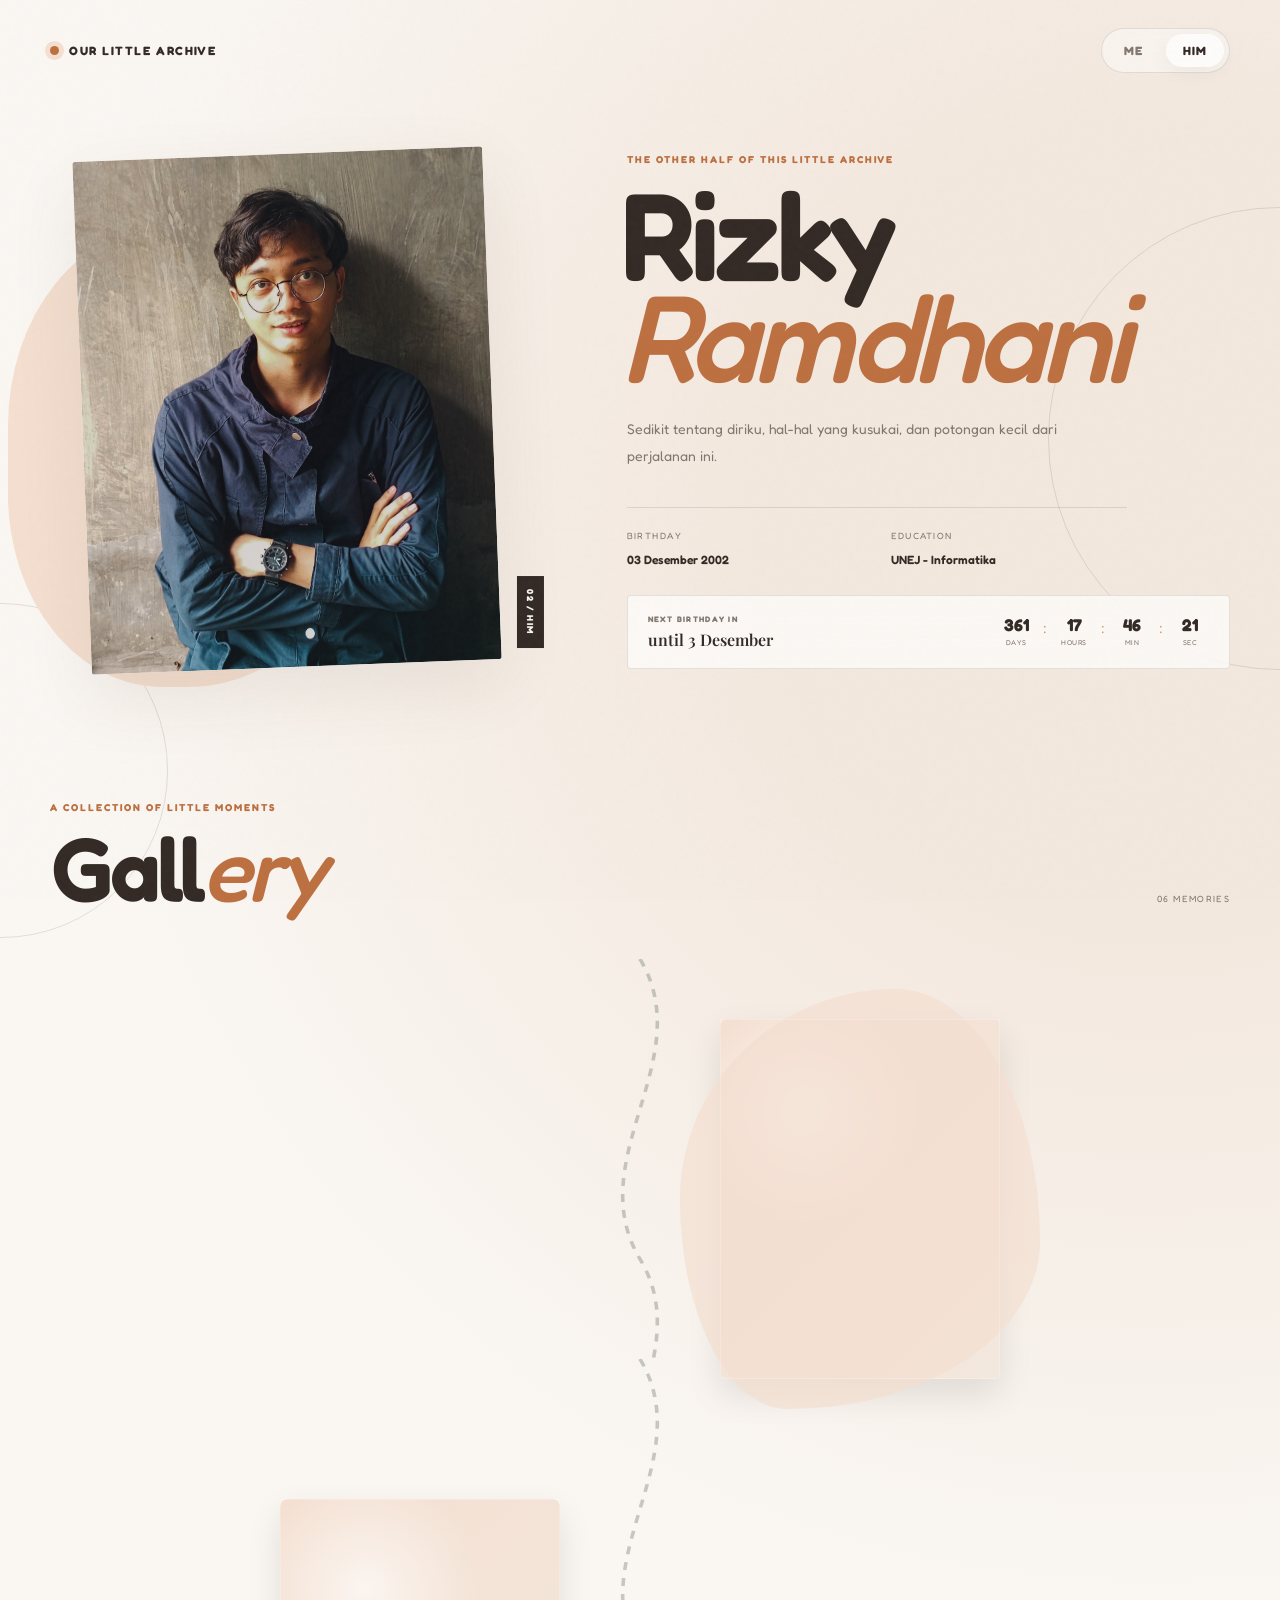
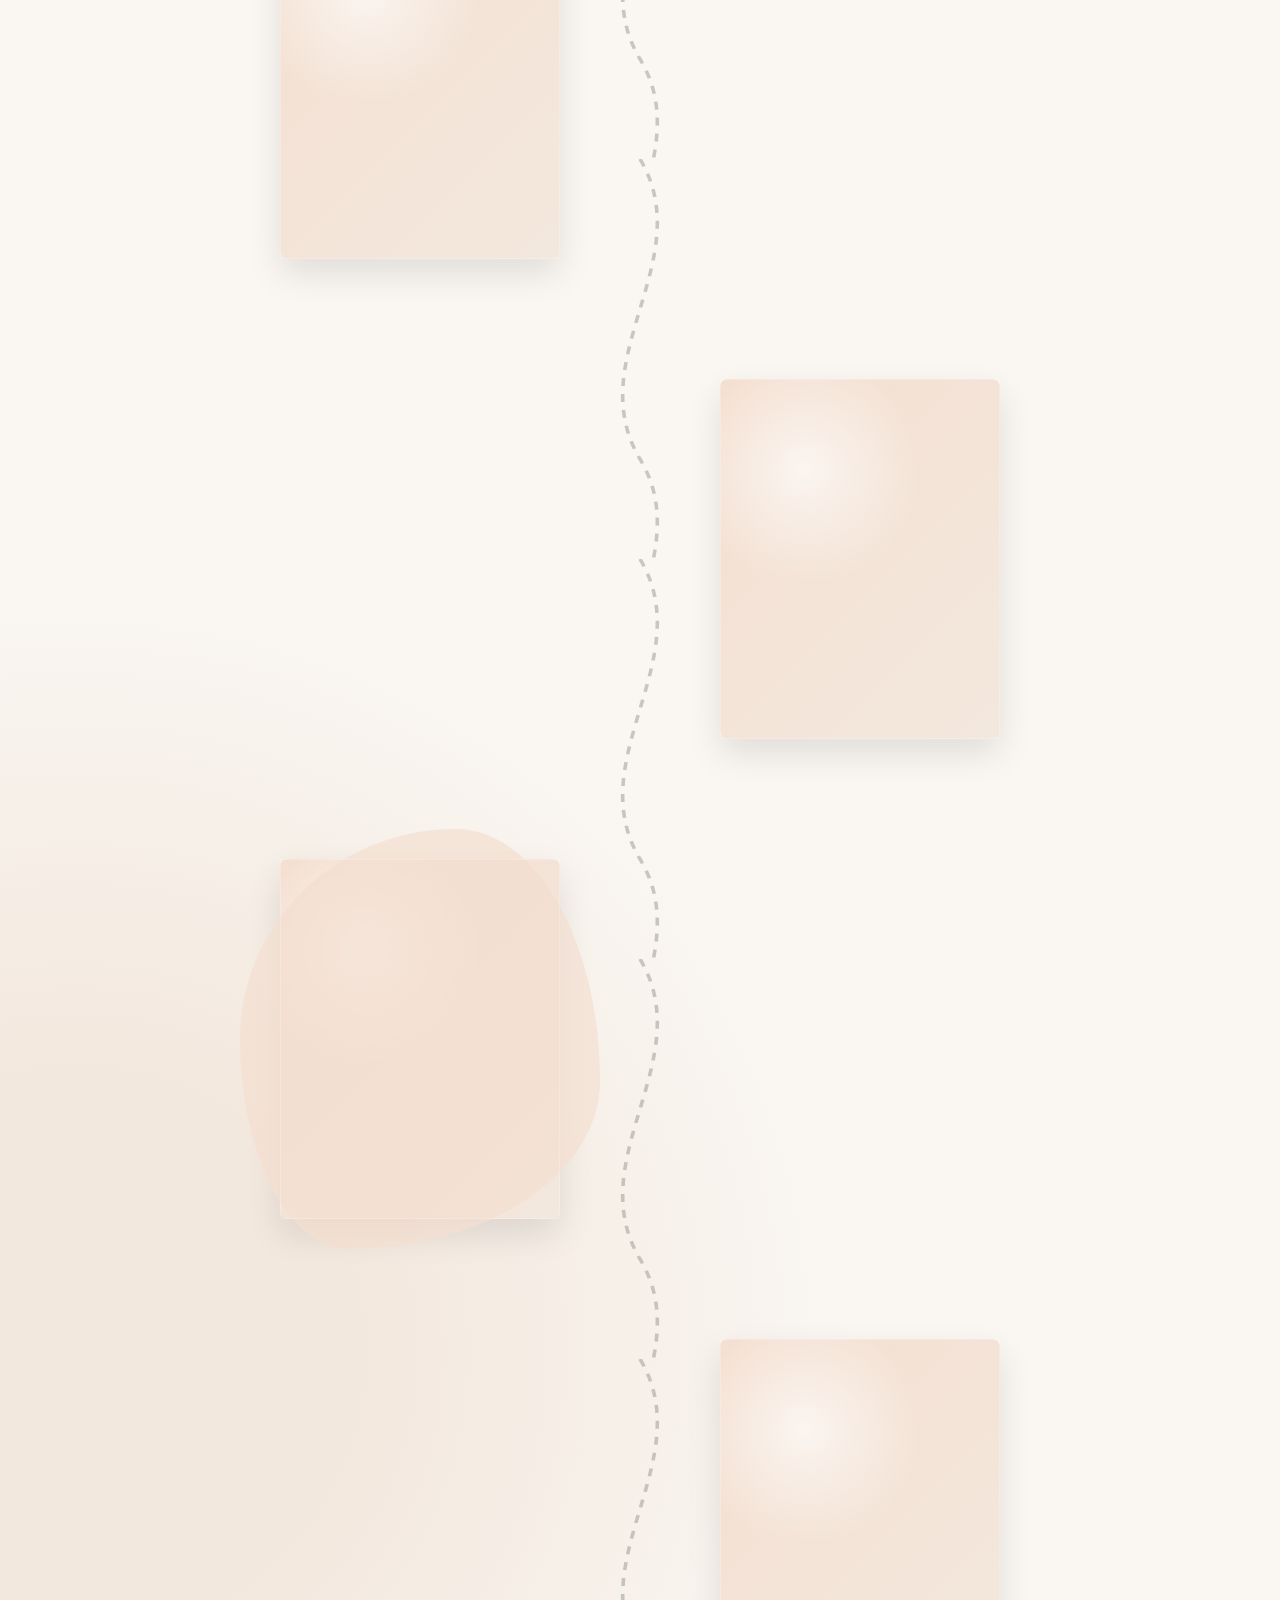
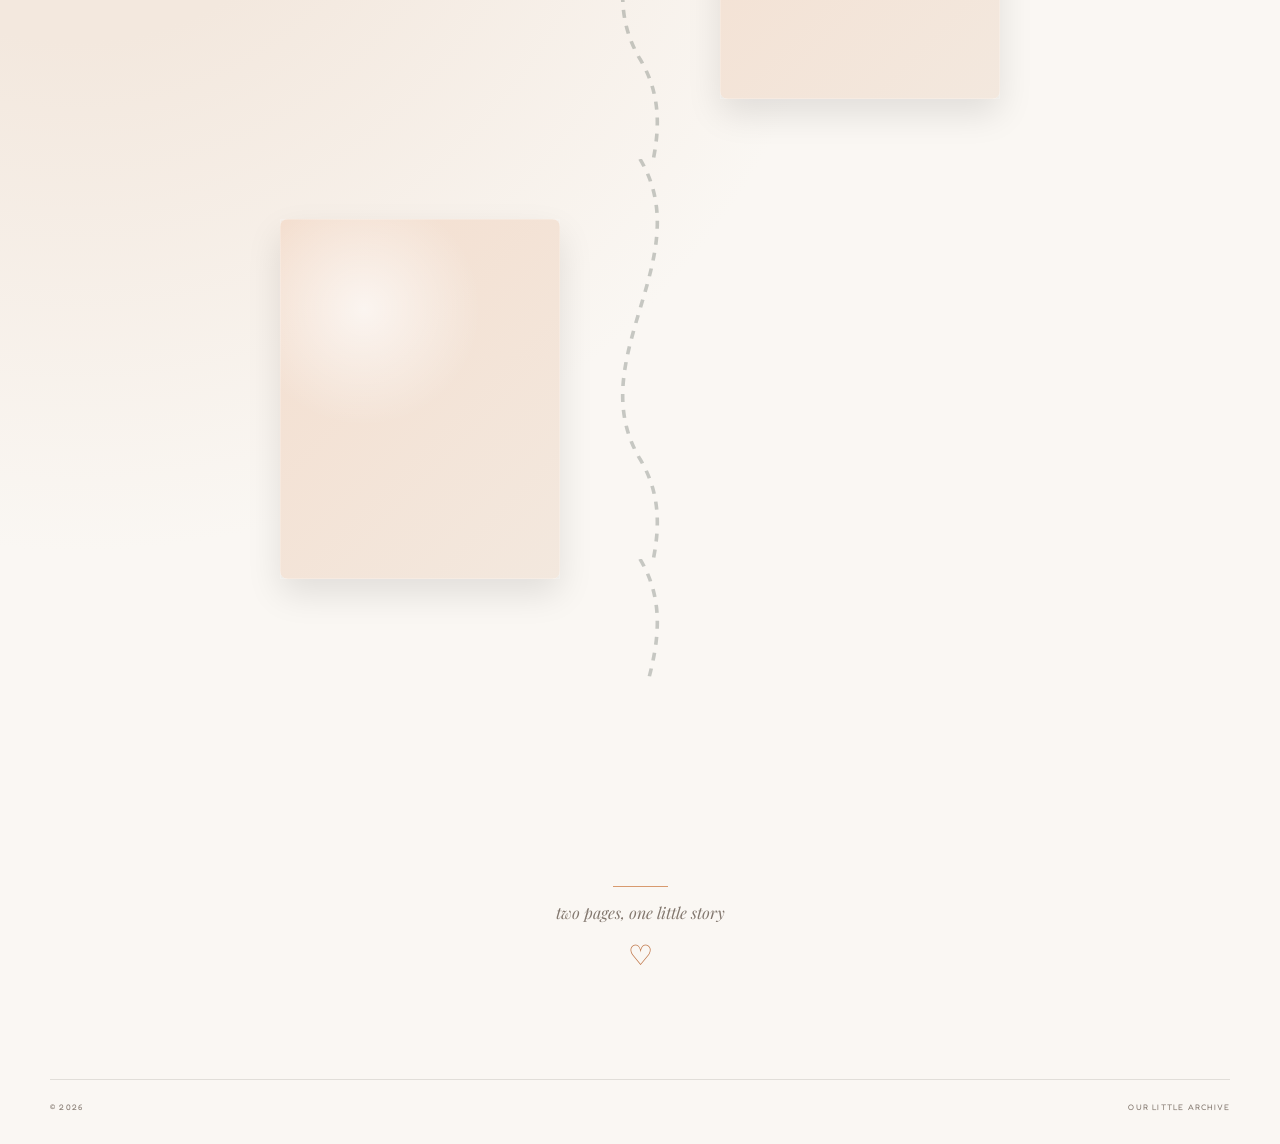
==== me.html @ d3ca99d1 "Initial commit" ====
<!DOCTYPE html>
<html lang="id">
<head>
  <meta charset="UTF-8" />
  <meta name="viewport" content="width=device-width, initial-scale=1.0" />
  <meta name="description" content="A little gallery about me." />
  <title>Me — Our Little Gallery</title>

  <link rel="preconnect" href="https://fonts.googleapis.com">
  <link rel="preconnect" href="https://fonts.gstatic.com" crossorigin>
 <link href="https://fonts.googleapis.com/css2?family=Fredoka:wght@300..700&family=DM+Sans:wght@400;500;600;700&family=Playfair+Display:wght@500;600;700&display=swap" rel="stylesheet">
  <link rel="stylesheet" href="style.css" />
</head>

<body class="theme-orange" data-birthday="2002-12-03T00:00:00">
  <div class="noise"></div>

  <header class="topbar">
    <a class="brand" href="index.html">
      <span class="brand-dot"></span>
      our little archive
    </a>

    <nav class="page-nav" aria-label="Navigasi halaman">
      <a class="nav-link" href="index.html">Me</a>
      <a class="nav-link active" href="me.html">Him</a>
    </nav>
  </header>

  <main>
    <section class="hero section-reveal">
      <div class="hero-photo-wrap">
        <div class="photo-frame hero-photo">
          <img src="images/me/hero.jpg" alt="Foto utama" />
          <div class="image-fallback">YOUR<br>PHOTO</div>
        </div>
        <span class="photo-tag">02 / HIM</span>
      </div>

      <div class="hero-content">
        <p class="eyebrow">the other half of this little archive</p>
        <h1>Rizky <em>Ramdhani</em></h1>
        <p class="hero-description">
          Sedikit tentang diriku, hal-hal yang kusukai, dan potongan kecil dari perjalanan ini.
        </p>

        <div class="details">
          <div class="detail">
            <span>Birthday</span>
            <strong>03 Desember 2002</strong>
          </div>
          <div class="detail">
            <span>Education</span>
            <strong>UNEJ - Informatika</strong>
          </div>
        </div>

        <div class="countdown-card">
          <div>
            <span class="countdown-label">next birthday in</span>
            <strong id="countdown-title">Counting the days...</strong>
          </div>
          <div class="countdown" id="countdown">
            <div><b data-unit="days">00</b><span>days</span></div>
            <i>:</i>
            <div><b data-unit="hours">00</b><span>hours</span></div>
            <i>:</i>
            <div><b data-unit="minutes">00</b><span>min</span></div>
            <i>:</i>
            <div><b data-unit="seconds">00</b><span>sec</span></div>
          </div>
        </div>
      </div>
    </section>

    <section class="gallery-section">
      <div class="section-heading section-reveal">
        <div>
          <p class="eyebrow">a collection of little moments</p>
          <h2>Gall<em>ery</em></h2>
        </div>
        <span class="gallery-count">06 memories</span>
      </div>

      <div class="gallery">
        <figure class="gallery-item item-wide section-reveal">
          <img src="images/me/01.jpg" alt="Memory 01" loading="lazy">
          <figcaption><span>01</span><span>one ordinary day</span></figcaption>
        </figure>

        <figure class="gallery-item item-tall section-reveal">
          <img src="images/me/02.jpg" alt="Memory 02" loading="lazy">
          <figcaption><span>02</span><span>good times</span></figcaption>
        </figure>

        <figure class="gallery-item section-reveal">
          <img src="images/me/03.jpg" alt="Memory 03" loading="lazy">
          <figcaption><span>03</span><span>just me</span></figcaption>
        </figure>

        <figure class="gallery-item item-wide section-reveal">
          <img src="images/me/04.jpg" alt="Memory 04" loading="lazy">
          <figcaption><span>04</span><span>somewhere else</span></figcaption>
        </figure>

        <figure class="gallery-item item-tall section-reveal">
          <img src="images/me/05.jpg" alt="Memory 05" loading="lazy">
          <figcaption><span>05</span><span>another memory</span></figcaption>
        </figure>

        <figure class="gallery-item section-reveal">
          <img src="images/me/06.jpg" alt="Memory 06" loading="lazy">
          <figcaption><span>06</span><span>keep this one</span></figcaption>
        </figure>
      </div>
    </section>

    <section class="closing section-reveal">
      <span class="closing-line"></span>
      <p>two pages, one little story</p>
      <span class="closing-heart">♡</span>
    </section>
  </main>

  <footer class="footer">
    <span>© 2026</span>
    <span>our little archive</span>
  </footer>

  <script src="script.js"></script>
</body>
</html>
---- style.css ----
/* =========================================================
   OUR LITTLE ARCHIVE
   Shared stylesheet for both pages
   ========================================================= */

:root {
  --bg: #f7f8f4;
  --surface: rgba(255,255,255,.68);
  --text: #26312b;
  --muted: #778078;
  --line: rgba(38,49,43,.12);
  --accent: #8cae98;
  --accent-strong: #5e8c6d;
  --accent-soft: #dce9df;
  --blob: #e8efe9;
  --shadow: 0 24px 70px rgba(40, 58, 46, .09);
}

.theme-orange {
  --bg: #faf7f3;
  --surface: rgba(255,255,255,.68);
  --text: #332a25;
  --muted: #82776e;
  --line: rgba(51,42,37,.12);
  --accent: #d89a6e;
  --accent-strong: #bd7040;
  --accent-soft: #f4dfd0;
  --blob: #f3e8de;
  --shadow: 0 24px 70px rgba(76, 52, 37, .09);
}

* {
  box-sizing: border-box;
  margin: 0;
  padding: 0;
}

html {
  scroll-behavior: smooth;
}

body {
  min-height: 100vh;
  background:
    radial-gradient(circle at 90% 12%, var(--blob) 0 10%, transparent 28%),
    radial-gradient(circle at 6% 68%, var(--blob) 0 9%, transparent 25%),
    var(--bg);
  color: var(--text);
  font-family: "Fredoka","DM Sans", sans-serif;
  overflow-x: hidden;
}

body::before,
body::after {
  content: "";
  position: fixed;
  z-index: -2;
  pointer-events: none;
  border: 1px solid var(--line);
  border-radius: 999px;
}

body::before {
  width: 36vw;
  height: 36vw;
  right: -18vw;
  top: 23vh;
}

body::after {
  width: 26vw;
  height: 26vw;
  left: -13vw;
  top: 67vh;
}

.noise {
  position: fixed;
  inset: 0;
  pointer-events: none;
  z-index: 100;
  opacity: .035;
  background-image: url("data:image/svg+xml,%3Csvg viewBox='0 0 180 180' xmlns='http://www.w3.org/2000/svg'%3E%3Cfilter id='n'%3E%3CfeTurbulence type='fractalNoise' baseFrequency='.9' numOctaves='4' stitchTiles='stitch'/%3E%3C/filter%3E%3Crect width='100%25' height='100%25' filter='url(%23n)' opacity='.65'/%3E%3C/svg%3E");
}

a {
  color: inherit;
  text-decoration: none;
}

.topbar {
  width: min(1180px, calc(100% - 48px));
  margin: 0 auto;
  padding: 28px 0;
  display: flex;
  align-items: center;
  justify-content: space-between;
  position: relative;
  z-index: 20;
}

.brand {
  display: flex;
  align-items: center;
  gap: 10px;
  font-size: 12px;
  font-weight: 700;
  letter-spacing: .13em;
  text-transform: uppercase;
}

.brand-dot {
  width: 9px;
  height: 9px;
  border-radius: 50%;
  background: var(--accent-strong);
  box-shadow: 0 0 0 5px var(--accent-soft);
}

.page-nav {
  display: flex;
  align-items: center;
  gap: 6px;
  padding: 5px;
  border: 1px solid var(--line);
  background: rgba(255,255,255,.45);
  backdrop-filter: blur(14px);
  border-radius: 999px;
}

.nav-link {
  position: relative;
  padding: 9px 17px;
  color: var(--muted);
  font-size: 12px;
  font-weight: 700;
  letter-spacing: .08em;
  text-transform: uppercase;
  border-radius: 999px;
  transition: .35s ease;
}

.nav-link:hover {
  color: var(--text);
}

.nav-link.active {
  color: var(--text);
  background: var(--surface);
  box-shadow: 0 5px 20px rgba(0,0,0,.05);
}

main {
  width: min(1180px, calc(100% - 48px));
  margin: 0 auto;
}

.hero {
  min-height: 660px;
  display: grid;
  grid-template-columns: minmax(330px, .88fr) 1.12fr;
  align-items: center;
  gap: clamp(50px, 8vw, 120px);
  padding: 50px 0 100px;
}

.hero-photo-wrap {
  position: relative;
  width: min(100%, 410px);
  justify-self: center;
}

.hero-photo-wrap::before {
  content: "";
  position: absolute;
  width: 90%;
  height: 90%;
  left: -18%;
  top: 14%;
  border-radius: 47% 53% 55% 45%;
  background: var(--accent-soft);
  z-index: -1;
  animation: floatBlob 8s ease-in-out infinite;
}

.photo-frame {
  position: relative;
  overflow: hidden;
  background: linear-gradient(135deg, var(--accent-soft), #e7e9e5);
  box-shadow: var(--shadow);
}

.hero-photo {
  aspect-ratio: 4 / 5;
  border-radius: 3px;
  transform: rotate(-2.2deg);
  transition: transform .6s cubic-bezier(.2,.8,.2,1);
}

.hero-photo-wrap:hover .hero-photo {
  transform: rotate(0deg) translateY(-8px);
}

.photo-frame img {
  width: 100%;
  height: 100%;
  object-fit: cover;
  display: block;
  transition: transform 1s cubic-bezier(.2,.8,.2,1);
}

.photo-frame:hover img {
  transform: scale(1.045);
}

.image-fallback {
  position: absolute;
  inset: 0;
  display: grid;
  place-items: center;
  text-align: center;
  color: var(--accent-strong);
  font-family: "Playfair Display", serif;
  font-size: 28px;
  line-height: 1.1;
  letter-spacing: .08em;
  background:
    radial-gradient(circle at 30% 30%, rgba(255,255,255,.7), transparent 35%),
    linear-gradient(135deg, var(--accent-soft), #e9ece8);
}

.photo-frame img:not([src=""]) + .image-fallback {
  display: none;
}

.photo-tag {
  position: absolute;
  right: -25px;
  bottom: 18px;
  padding: 8px 13px;
  background: var(--text);
  color: var(--bg);
  font-size: 9px;
  font-weight: 700;
  letter-spacing: .18em;
  transform: rotate(90deg);
  transform-origin: right bottom;
}

.hero-content {
  max-width: 610px;
}

.eyebrow {
  margin-bottom: 17px;
  color: var(--accent-strong);
  font-size: 10px;
  font-weight: 700;
  letter-spacing: .2em;
  line-height: 1.6;
  text-transform: uppercase;
}

h1,
h2 {
  font-family: "Fredoka","Playfair Display", serif;
  font-weight: 600;
  letter-spacing: -.045em;
}

h1 {
  font-size: clamp(70px, 10vw, 124px);
  line-height: .82;
  margin-left: -7px;
}

h1 em,
h2 em {
  color: var(--accent-strong);
  font-style: italic;
  font-weight: 500;
}

.hero-description {
  max-width: 480px;
  margin-top: 29px;
  color: var(--muted);
  font-size: 14px;
  line-height: 1.9;
}

.details {
  display: grid;
  grid-template-columns: repeat(2, minmax(130px, 1fr));
  gap: 28px;
  margin-top: 37px;
  padding-top: 22px;
  border-top: 1px solid var(--line);
  max-width: 500px;
}

.detail span {
  display: block;
  margin-bottom: 7px;
  color: var(--muted);
  font-size: 9px;
  letter-spacing: .16em;
  text-transform: uppercase;
}

.detail strong {
  font-size: 12px;
  font-weight: 600;
}

.countdown-card {
  display: flex;
  align-items: center;
  justify-content: space-between;
  gap: 24px;
  max-width: 610px;
  margin-top: 27px;
  padding: 18px 20px;
  border: 1px solid var(--line);
  background: var(--surface);
  backdrop-filter: blur(18px);
  border-radius: 4px;
}

.countdown-label {
  display: block;
  margin-bottom: 5px;
  color: var(--muted);
  font-size: 8px;
  font-weight: 700;
  letter-spacing: .16em;
  text-transform: uppercase;
}

.countdown-card strong {
  font-family: "Playfair Display", serif;
  font-size: 16px;
  font-weight: 600;
}

.countdown {
  display: flex;
  align-items: center;
  gap: 8px;
}

.countdown div {
  text-align: center;
  min-width: 38px;
}

.countdown b {
  display: block;
  font-size: 17px;
  font-weight: 700;
  line-height: 1;
}

.countdown span {
  display: block;
  margin-top: 5px;
  color: var(--muted);
  font-size: 7px;
  text-transform: uppercase;
  letter-spacing: .08em;
}

.countdown i {
  color: var(--accent);
  font-style: normal;
  margin-top: -9px;
}

.gallery-section {
  padding: 30px 0 100px;
}

.section-heading {
  display: flex;
  justify-content: space-between;
  align-items: end;
  margin-bottom: 55px;
}

.section-heading h2 {
  font-size: clamp(55px, 8vw, 90px);
  line-height: .8;
}

.gallery-count {
  color: var(--muted);
  font-size: 9px;
  letter-spacing: .15em;
  text-transform: uppercase;
}

/* =========================================================
   GALERI LAYOUT: SCROLL RANTING / PATH ZIGZAG
   ========================================================= */

/* Wadah galeri dibuat relatif dengan garis meliuk di tengah */
.gallery {
  display: flex;
  flex-direction: column;
  gap: 120px;
  position: relative;
  padding: 60px 0 100px;
  max-width: 800px;
  margin: 0 auto;
}

/* Garis putus-putus meliuk di belakang foto */
.gallery::before {
  content: "";
  position: absolute;
  top: 0;
  bottom: 0;
  left: 50%;
  width: 120px;
  transform: translateX(-50%);
  pointer-events: none;
  z-index: 0;
  /* SVG Garis Kurva Zigzag Putus-putus */
  background-image: url("data:image/svg+xml,%3Csvg xmlns='http://www.w3.org/2000/svg' viewBox='0 0 100 400' preserveAspectRatio='none'%3E%3Cpath d='M 50 0 C 100 100, 0 200, 50 300 C 100 400, 0 500, 50 600' stroke='%23778078' stroke-width='3' stroke-dasharray='8 8' fill='none' opacity='0.4'/%3E%3C/svg%3E");
  background-repeat: repeat-y;
  background-size: 100% 400px;
}

/* Base style untuk item foto */
.gallery-item {
  position: relative;
  z-index: 1;
  width: min(280px, 70vw);
  height: 360px;
  margin: 0;
  border-radius: 8px;
  box-shadow: 0 15px 35px rgba(0, 0, 0, 0.1);
  transition: transform 0.5s cubic-bezier(0.2, 0.8, 0.2, 1);
}

/* Foto Ganjil (Kanan) */
.gallery-item:nth-child(odd) {
  align-self: flex-end;
  margin-right: 5%;
  transform: rotate(5deg);
}

/* Foto Genap (Kiri) */
.gallery-item:nth-child(even) {
  align-self: flex-start;
  margin-left: 5%;
  transform: rotate(-6deg);
}

/* Rotasi khusus per item agar terkesan acak/natural */
.gallery-item:nth-child(1) { transform: rotate(7deg); }
.gallery-item:nth-child(2) { transform: rotate(-5deg); }
.gallery-item:nth-child(3) { transform: rotate(4deg); }
.gallery-item:nth-child(4) { transform: rotate(-8deg); }
.gallery-item:nth-child(5) { transform: rotate(6deg); }
.gallery-item:nth-child(6) { transform: rotate(-4deg); }

/* Background organik (blob) di balik beberapa foto */
.gallery-item:nth-child(1)::before,
.gallery-item:nth-child(4)::before {
  content: "";
  position: absolute;
  inset: -30px -40px;
  background: var(--accent-soft);
  border-radius: 60% 40% 70% 30% / 50% 60% 40% 50%;
  z-index: -1;
  opacity: 0.7;
}

/* Hover Effect: Foto lurus kembali saat diarahkan kursor */
.gallery-item:hover {
  transform: rotate(0deg) scale(1.05) !important;
  z-index: 5;
}

/* ---------------------------------------------------------
   Penyesuaian Layar Smartphone / Mobile
   --------------------------------------------------------- */
@media (max-width: 650px) {
  .gallery {
    gap: 70px;
  }

  .gallery-item {
    width: 220px;
    height: 300px;
  }

  .gallery-item:nth-child(odd) {
    margin-right: 2%;
  }

  .gallery-item:nth-child(even) {
    margin-left: 2%;
  }
}
.gallery-item.item-tall {
  grid-row: span 4;
}

.gallery-item.item-wide {
  grid-column: span 8;
  grid-row: span 3;
}

.gallery-item:nth-child(2) {
  transform: translateY(75px);
}

.gallery-item:nth-child(4) {
  transform: translateY(50px);
}

.gallery-item:nth-child(5) {
  transform: translateY(-30px);
}

.gallery-item img {
  width: 100%;
  height: 100%;
  object-fit: cover;
  display: block;
  transition: transform .8s cubic-bezier(.2,.8,.2,1), filter .5s ease;
}

.gallery-item:hover img {
  transform: scale(1.055);
  filter: saturate(1.06);
}

.gallery-item figcaption {
  position: absolute;
  inset: auto 0 0 0;
  display: flex;
  justify-content: space-between;
  align-items: center;
  padding: 15px 17px;
  color: white;
  font-size: 8px;
  font-weight: 700;
  letter-spacing: .14em;
  text-transform: uppercase;
  background: linear-gradient(transparent, rgba(0,0,0,.6));
  opacity: 0;
  transform: translateY(10px);
  transition: .4s ease;
}

.gallery-item:hover figcaption {
  opacity: 1;
  transform: translateY(0);
}

.gallery-item::after {
  content: "";
  position: absolute;
  inset: 0;
  border: 1px solid rgba(255,255,255,.2);
  pointer-events: none;
}

.closing {
  min-height: 300px;
  display: flex;
  flex-direction: column;
  align-items: center;
  justify-content: center;
  gap: 15px;
  color: var(--muted);
  text-align: center;
}

.closing-line {
  width: 55px;
  height: 1px;
  background: var(--accent);
}

.closing p {
  font-family: "Playfair Display", serif;
  font-size: 16px;
  font-style: italic;
}

.closing-heart {
  color: var(--accent-strong);
  font-size: 28px;
  animation: heartbeat 2.1s ease-in-out infinite;
}

.footer {
  width: min(1180px, calc(100% - 48px));
  margin: 0 auto;
  padding: 22px 0 32px;
  border-top: 1px solid var(--line);
  display: flex;
  justify-content: space-between;
  color: var(--muted);
  font-size: 8px;
  letter-spacing: .15em;
  text-transform: uppercase;
}

/* Scroll reveal */
.section-reveal {
  opacity: 0;
  transform: translateY(35px);
  transition:
    opacity .85s cubic-bezier(.2,.8,.2,1),
    transform .85s cubic-bezier(.2,.8,.2,1);
}

.section-reveal.is-visible {
  opacity: 1;
  transform: translateY(0);
}

.gallery-item.section-reveal:nth-child(2) {
  transition-delay: .08s;
}

.gallery-item.section-reveal:nth-child(3) {
  transition-delay: .16s;
}

.gallery-item.section-reveal:nth-child(4) {
  transition-delay: .08s;
}

.gallery-item.section-reveal:nth-child(5) {
  transition-delay: .16s;
}

.gallery-item.section-reveal:nth-child(6) {
  transition-delay: .24s;
}

@keyframes floatBlob {
  0%, 100% { transform: translate(0,0) rotate(0deg); }
  50% { transform: translate(12px,-15px) rotate(5deg); }
}

@keyframes heartbeat {
  0%, 100% { transform: scale(1); }
  8% { transform: scale(1.13); }
  18% { transform: scale(1); }
}

@media (max-width: 850px) {
  .hero {
    grid-template-columns: 1fr;
    gap: 70px;
    padding-top: 30px;
  }

  .hero-photo-wrap {
    width: min(72vw, 390px);
  }

  .hero-content {
    margin: 0 auto;
    width: 100%;
  }

  h1 {
    font-size: clamp(68px, 19vw, 105px);
  }

  .gallery {
    grid-template-columns: repeat(2, 1fr);
    grid-auto-rows: 270px;
  }

  .gallery-item,
  .gallery-item.item-wide,
  .gallery-item.item-tall {
    grid-column: span 1;
    grid-row: span 1;
  }

  .gallery-item:nth-child(n) {
    transform: none;
  }

  .gallery-item:nth-child(1),
  .gallery-item:nth-child(4) {
    grid-row: span 2;
  }

  .gallery-item:nth-child(2),
  .gallery-item:nth-child(5) {
    grid-row: span 2;
  }

  .gallery-item figcaption {
    opacity: 1;
    transform: none;
  }
}

@media (max-width: 560px) {
  .topbar,
  main,
  .footer {
    width: min(100% - 32px, 1180px);
  }

  .topbar {
    padding: 18px 0;
  }

  .brand {
    font-size: 9px;
  }

  .nav-link {
    padding: 8px 13px;
    font-size: 9px;
  }

  .hero {
    min-height: auto;
    padding: 35px 0 75px;
  }

  .hero-photo-wrap {
    width: 72%;
  }

  .photo-tag {
    right: -17px;
  }

  .hero-description {
    font-size: 13px;
  }

  .details {
    gap: 18px;
  }

  .countdown-card {
    align-items: flex-start;
    flex-direction: column;
  }

  .countdown {
    width: 100%;
    justify-content: space-between;
  }

  .gallery-section {
    padding-bottom: 50px;
  }

  .section-heading {
    margin-bottom: 32px;
    align-items: start;
    gap: 20px;
    flex-direction: column;
  }

  .gallery {
    gap: 12px;
    grid-auto-rows: 210px;
  }

  .gallery-item {
    min-height: 210px;
  }

  .footer {
    font-size: 7px;
  }
}

@media (prefers-reduced-motion: reduce) {
  html {
    scroll-behavior: auto;
  }

  *,
  *::before,
  *::after {
    animation: none !important;
    transition-duration: .01ms !important;
  }
}
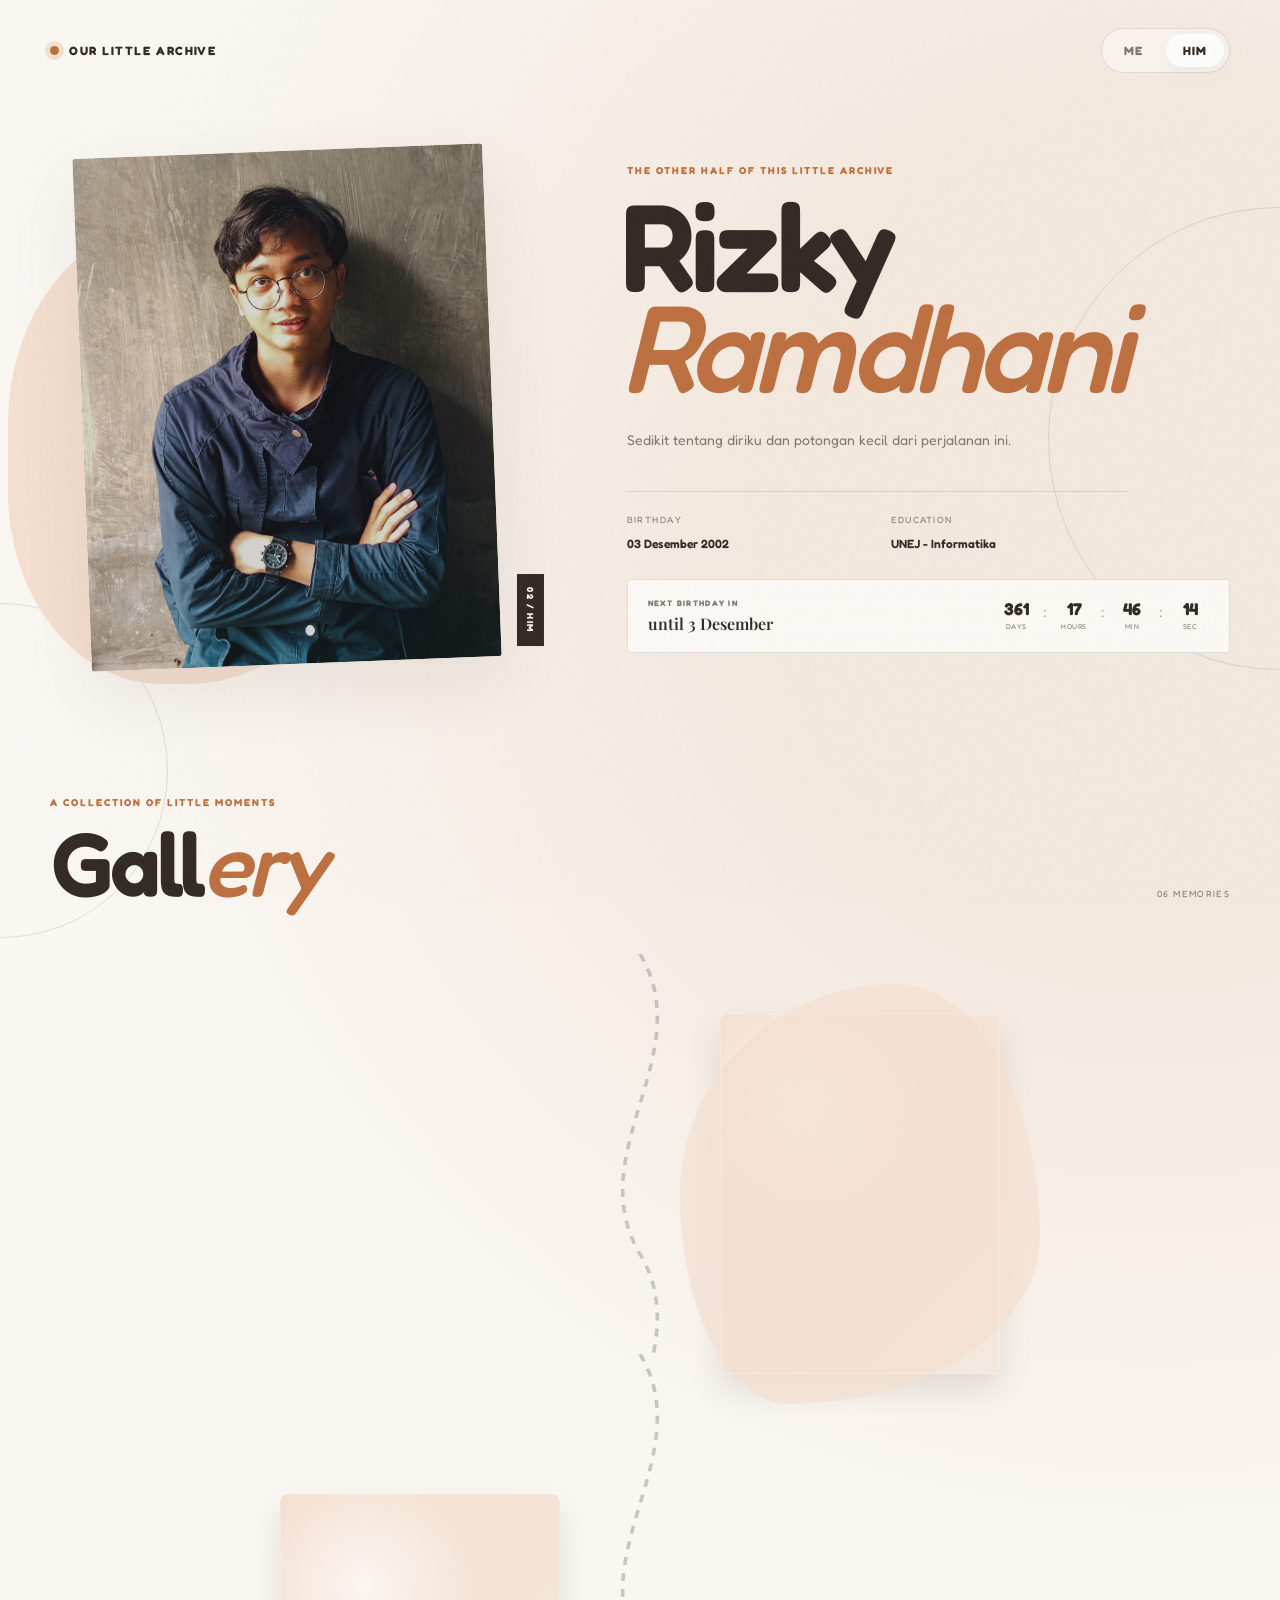
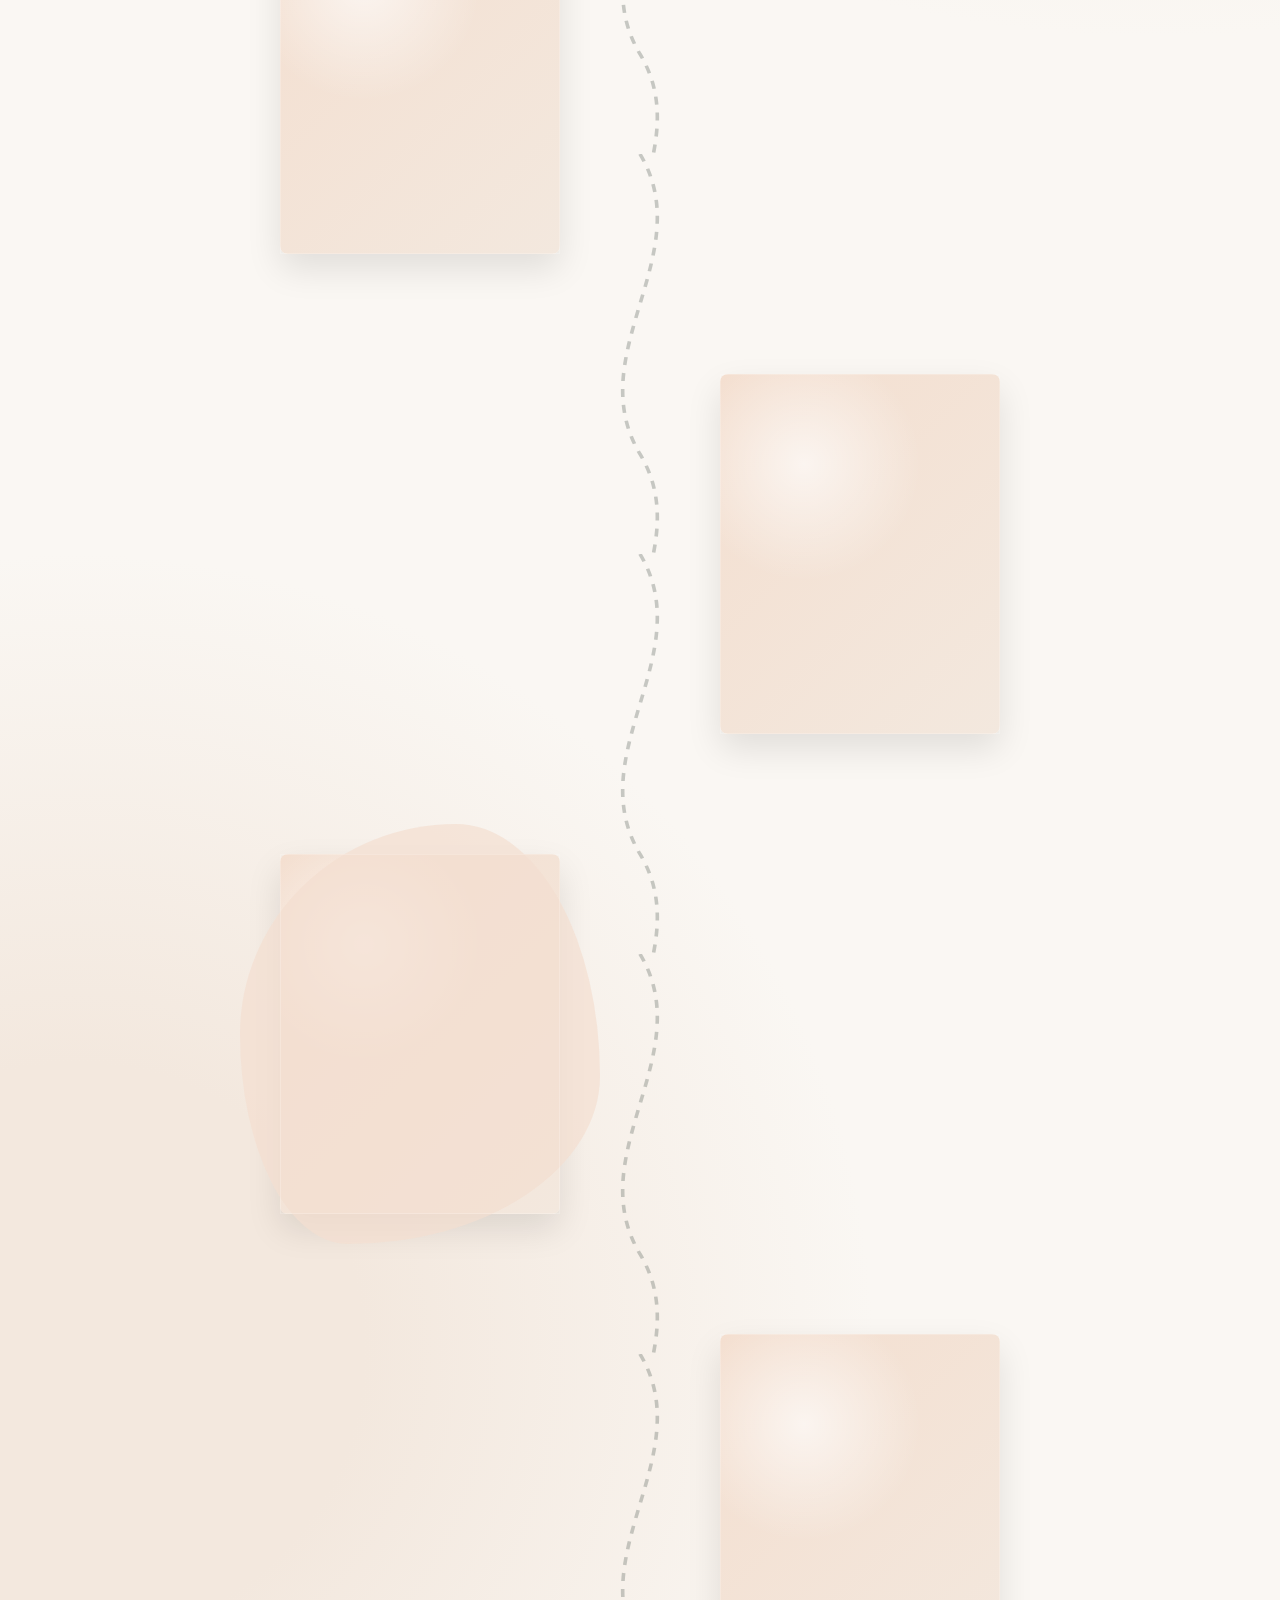
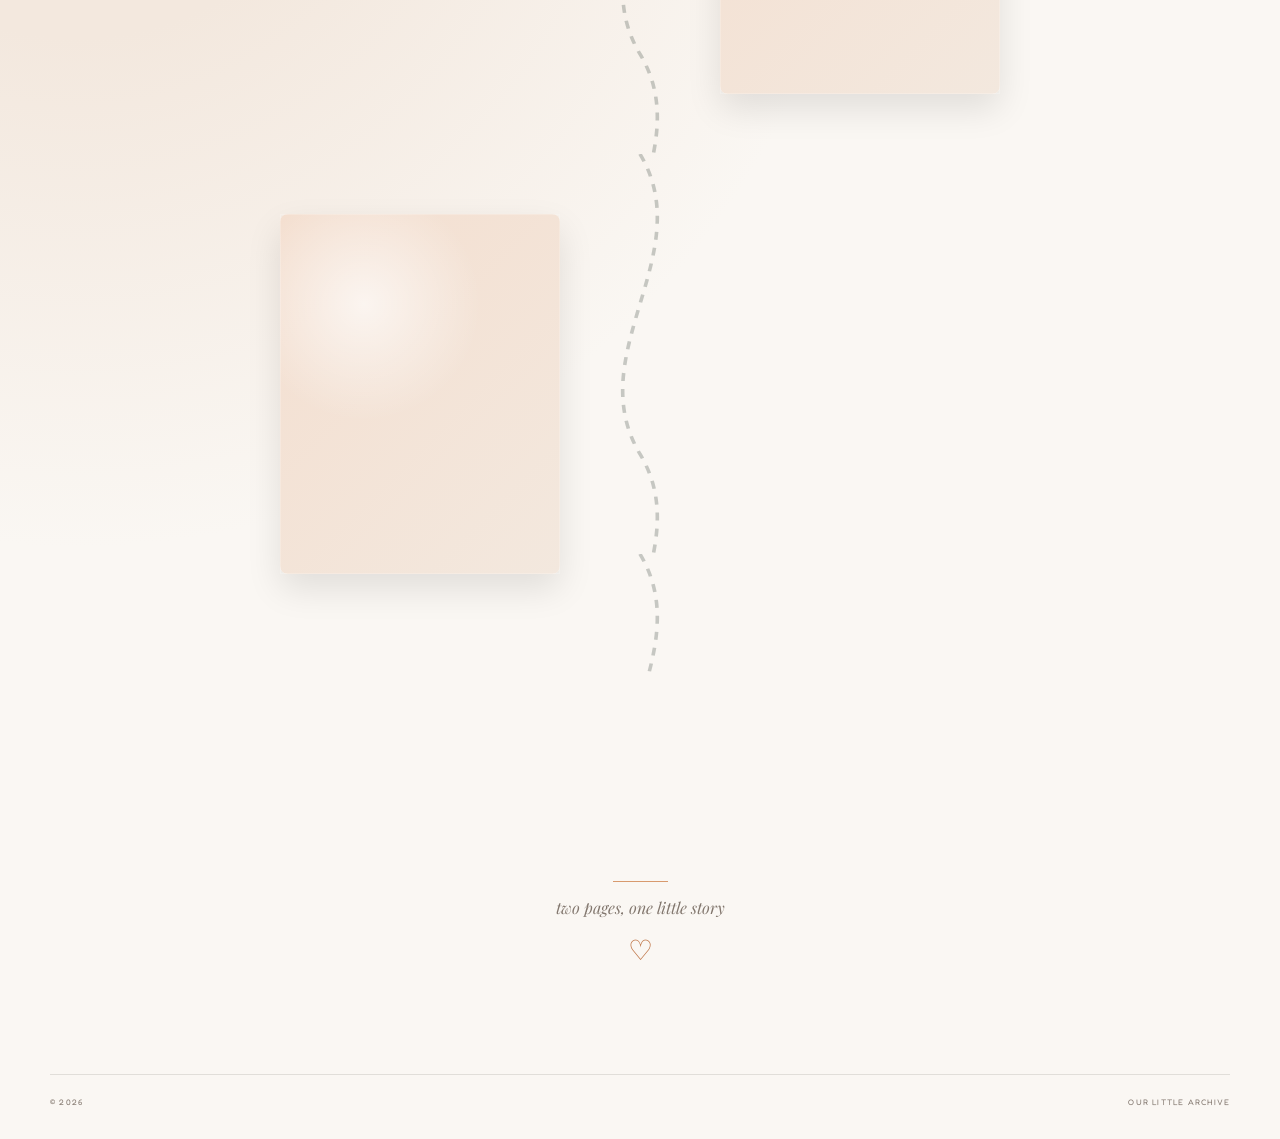
==== commit 853b8bff: "Update me.html" ====
--- a/me.html
+++ b/me.html
@@ -41,7 +41,7 @@
         <p class="eyebrow">the other half of this little archive</p>
         <h1>Rizky <em>Ramdhani</em></h1>
         <p class="hero-description">
-          Sedikit tentang diriku, hal-hal yang kusukai, dan potongan kecil dari perjalanan ini.
+          Sedikit tentang diriku dan potongan kecil dari perjalanan ini.
         </p>
 
         <div class="details">
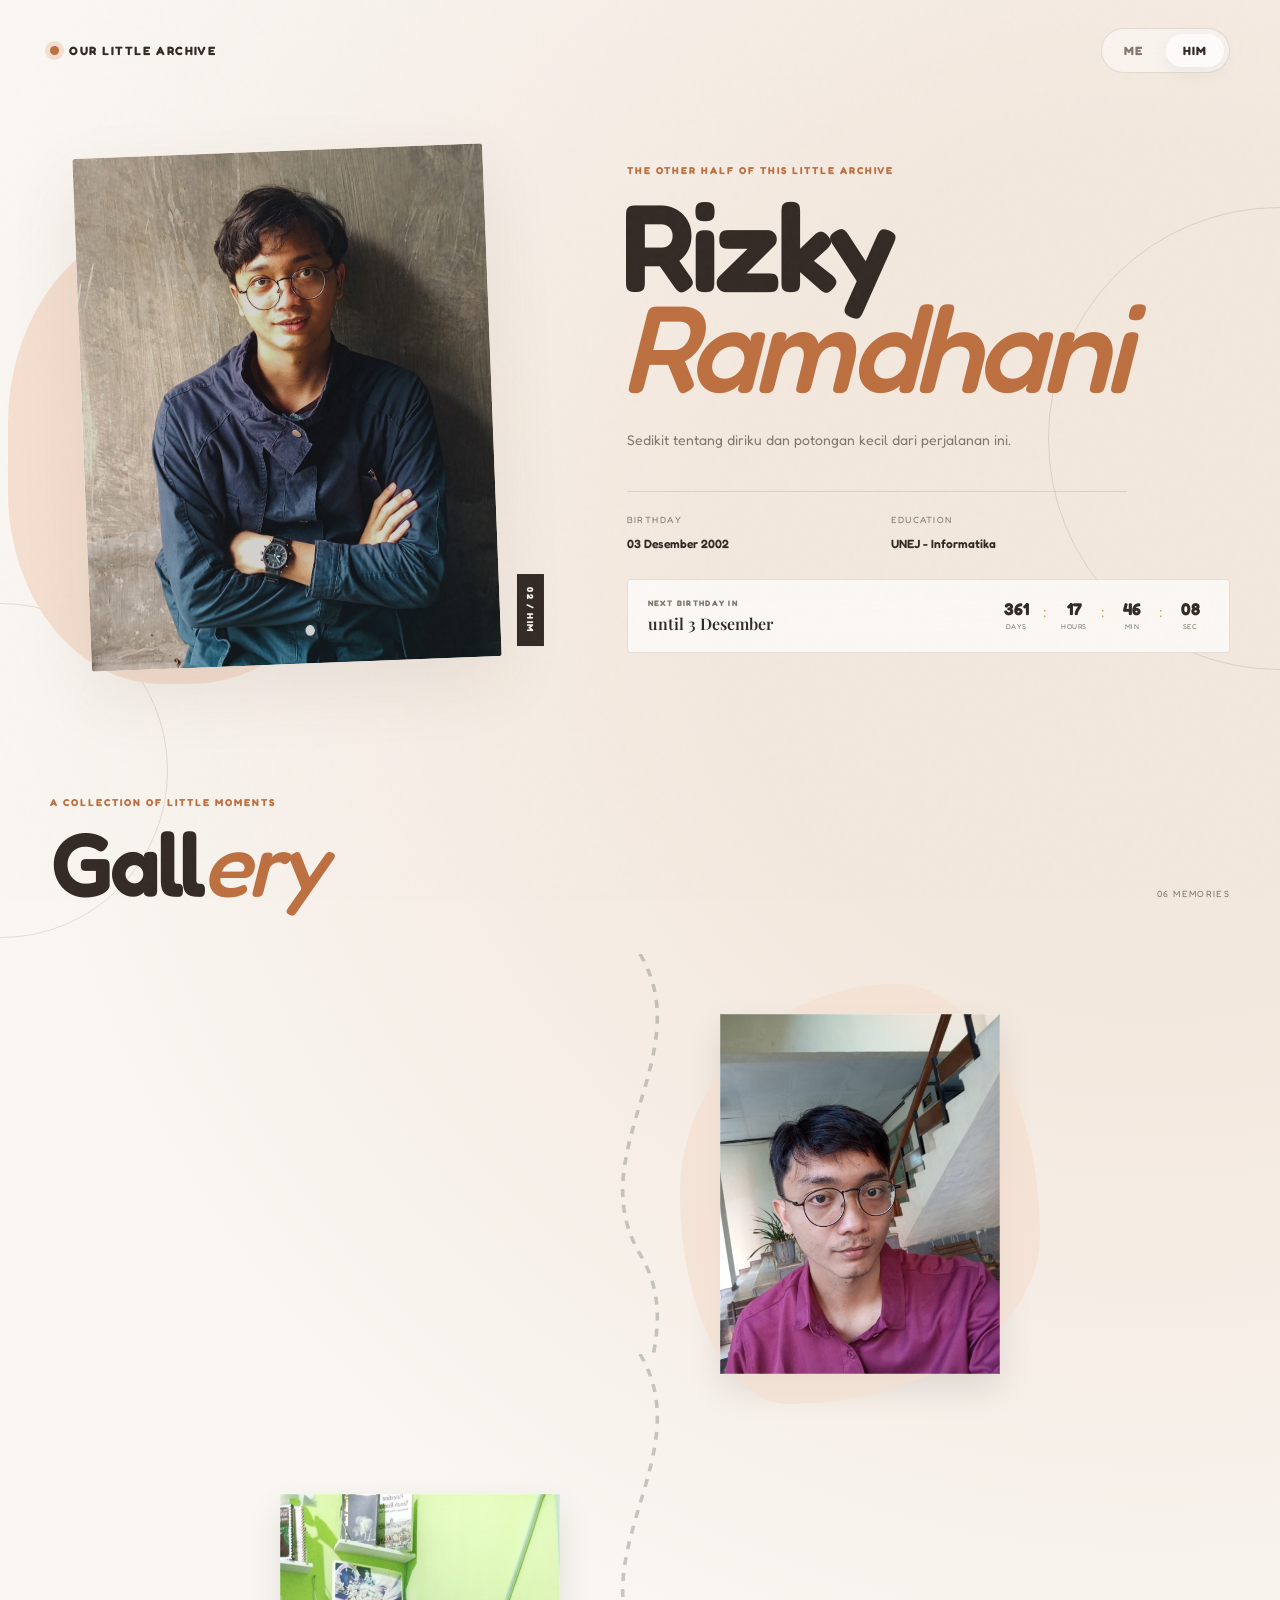
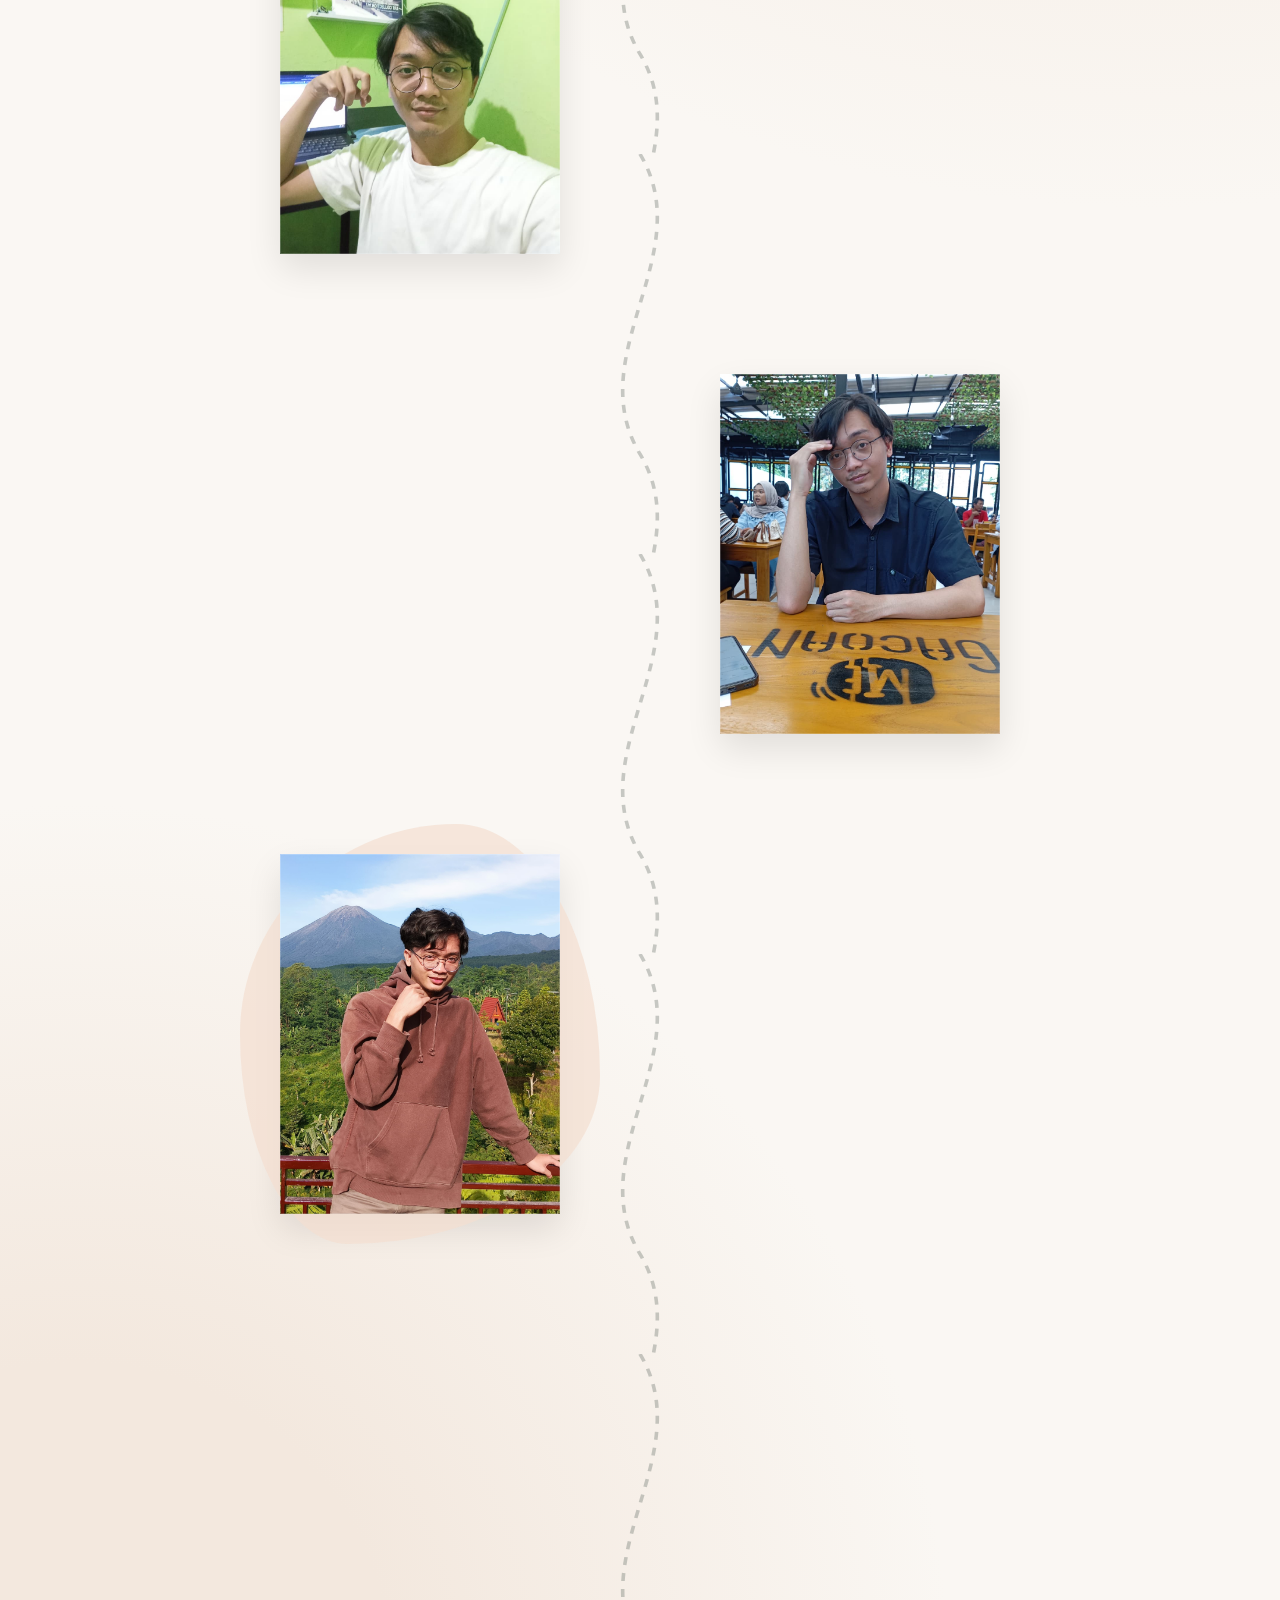
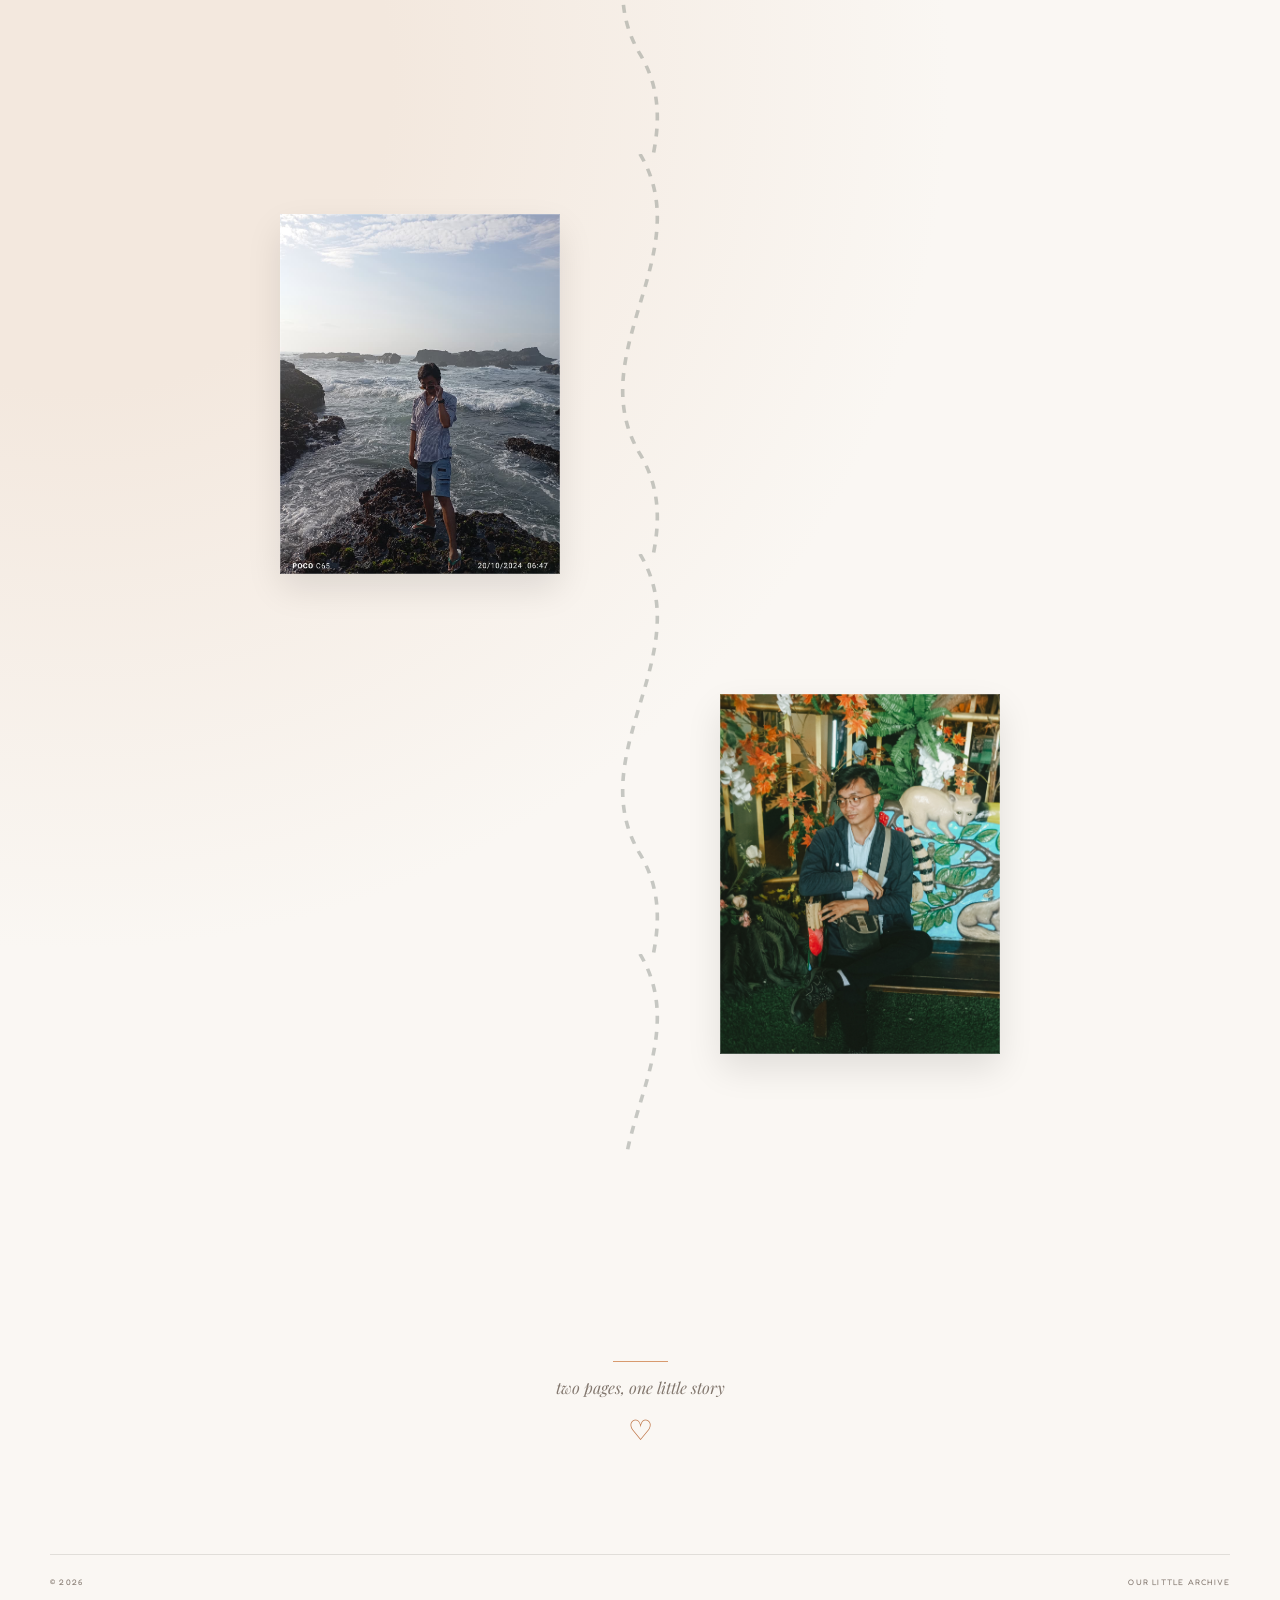
==== commit bc08e823: "add me" ====
--- a/me.html
+++ b/me.html
@@ -112,6 +112,11 @@
           <img src="images/me/06.jpg" alt="Memory 06" loading="lazy">
           <figcaption><span>06</span><span>keep this one</span></figcaption>
         </figure>
+
+        <figure class="gallery-item section-reveal">
+          <img src="images/me/07.jpg" alt="Memory 06" loading="lazy">
+          <figcaption><span>07</span><span>be my bee</span></figcaption>
+        </figure>
       </div>
     </section>
 
--- a/style.css
+++ b/style.css
@@ -525,6 +525,15 @@
   transform: translateY(-30px);
 }
 
+.gallery-item:nth-child(7) {
+  transform: rotate(5deg);
+}
+
+
+.gallery-item:nth-child(8) {
+  transform: rotate(-6deg);
+}
+
 .gallery-item img {
   width: 100%;
   height: 100%;
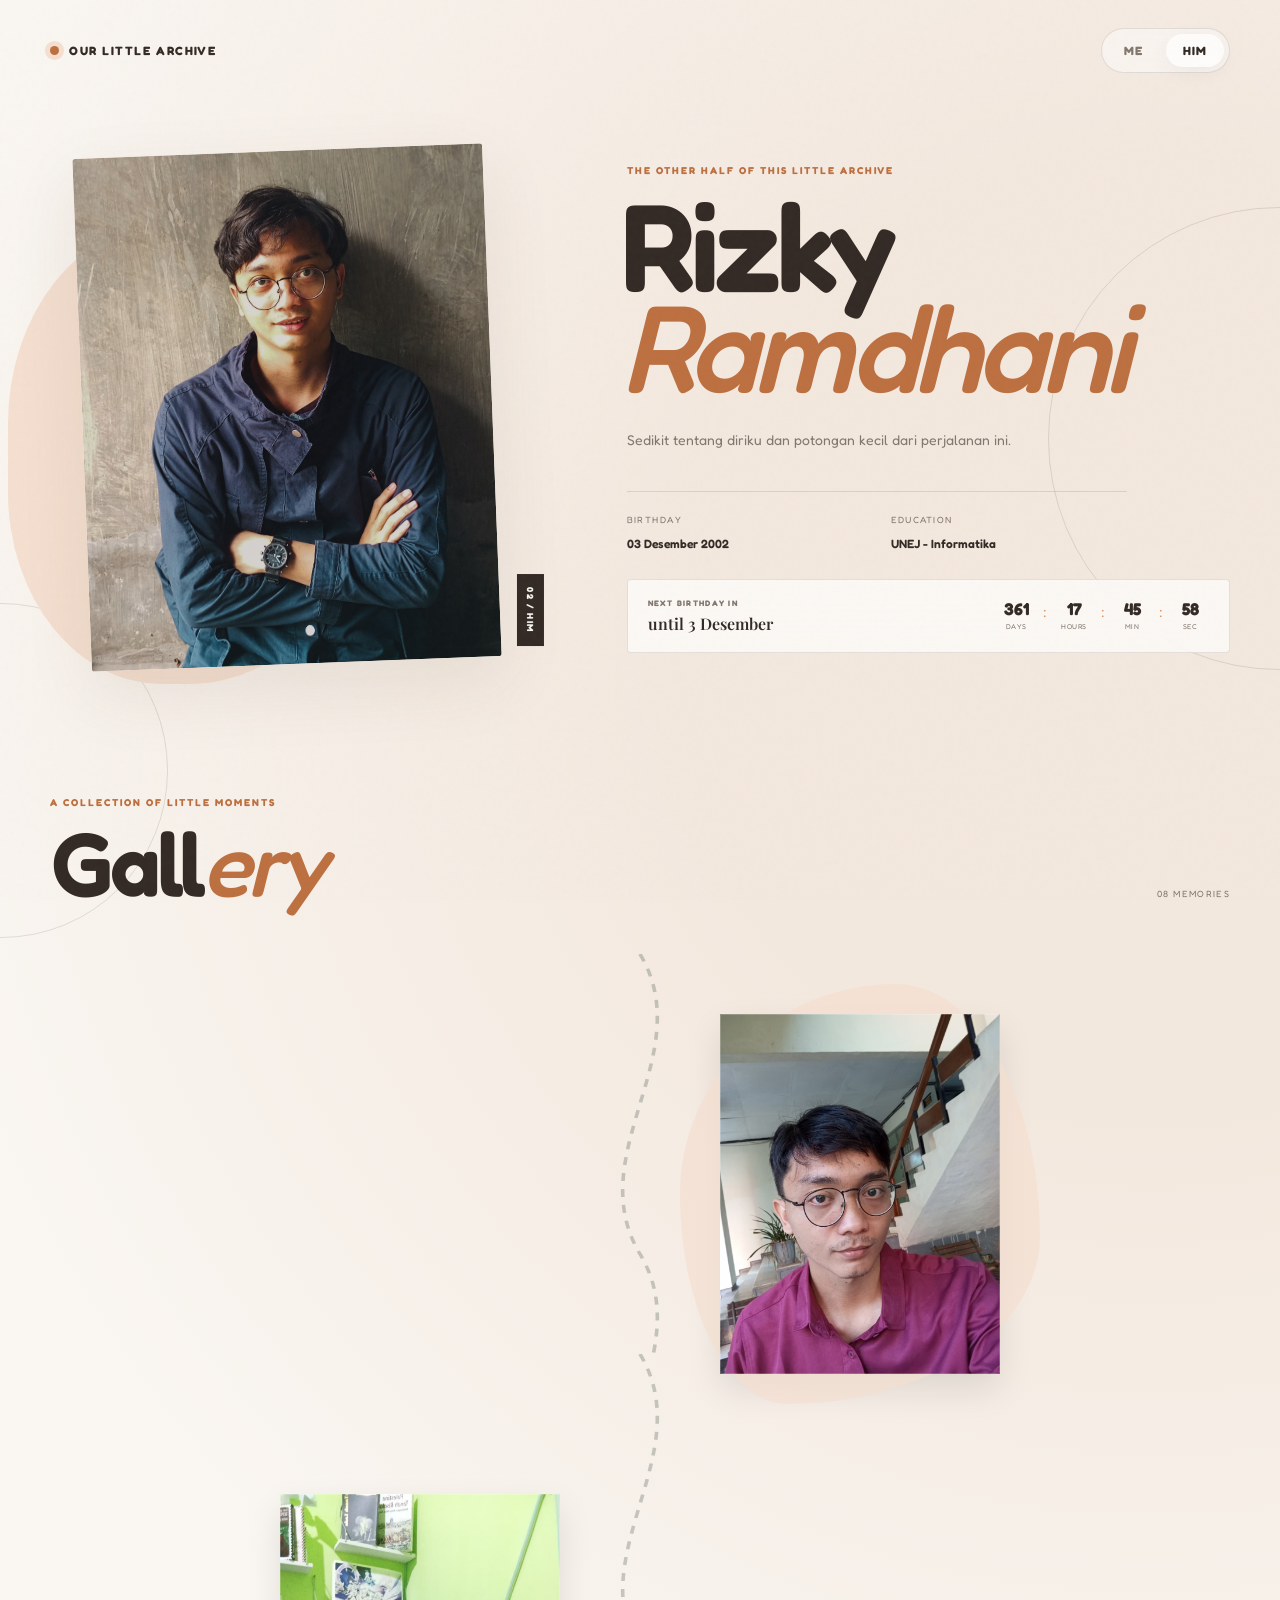
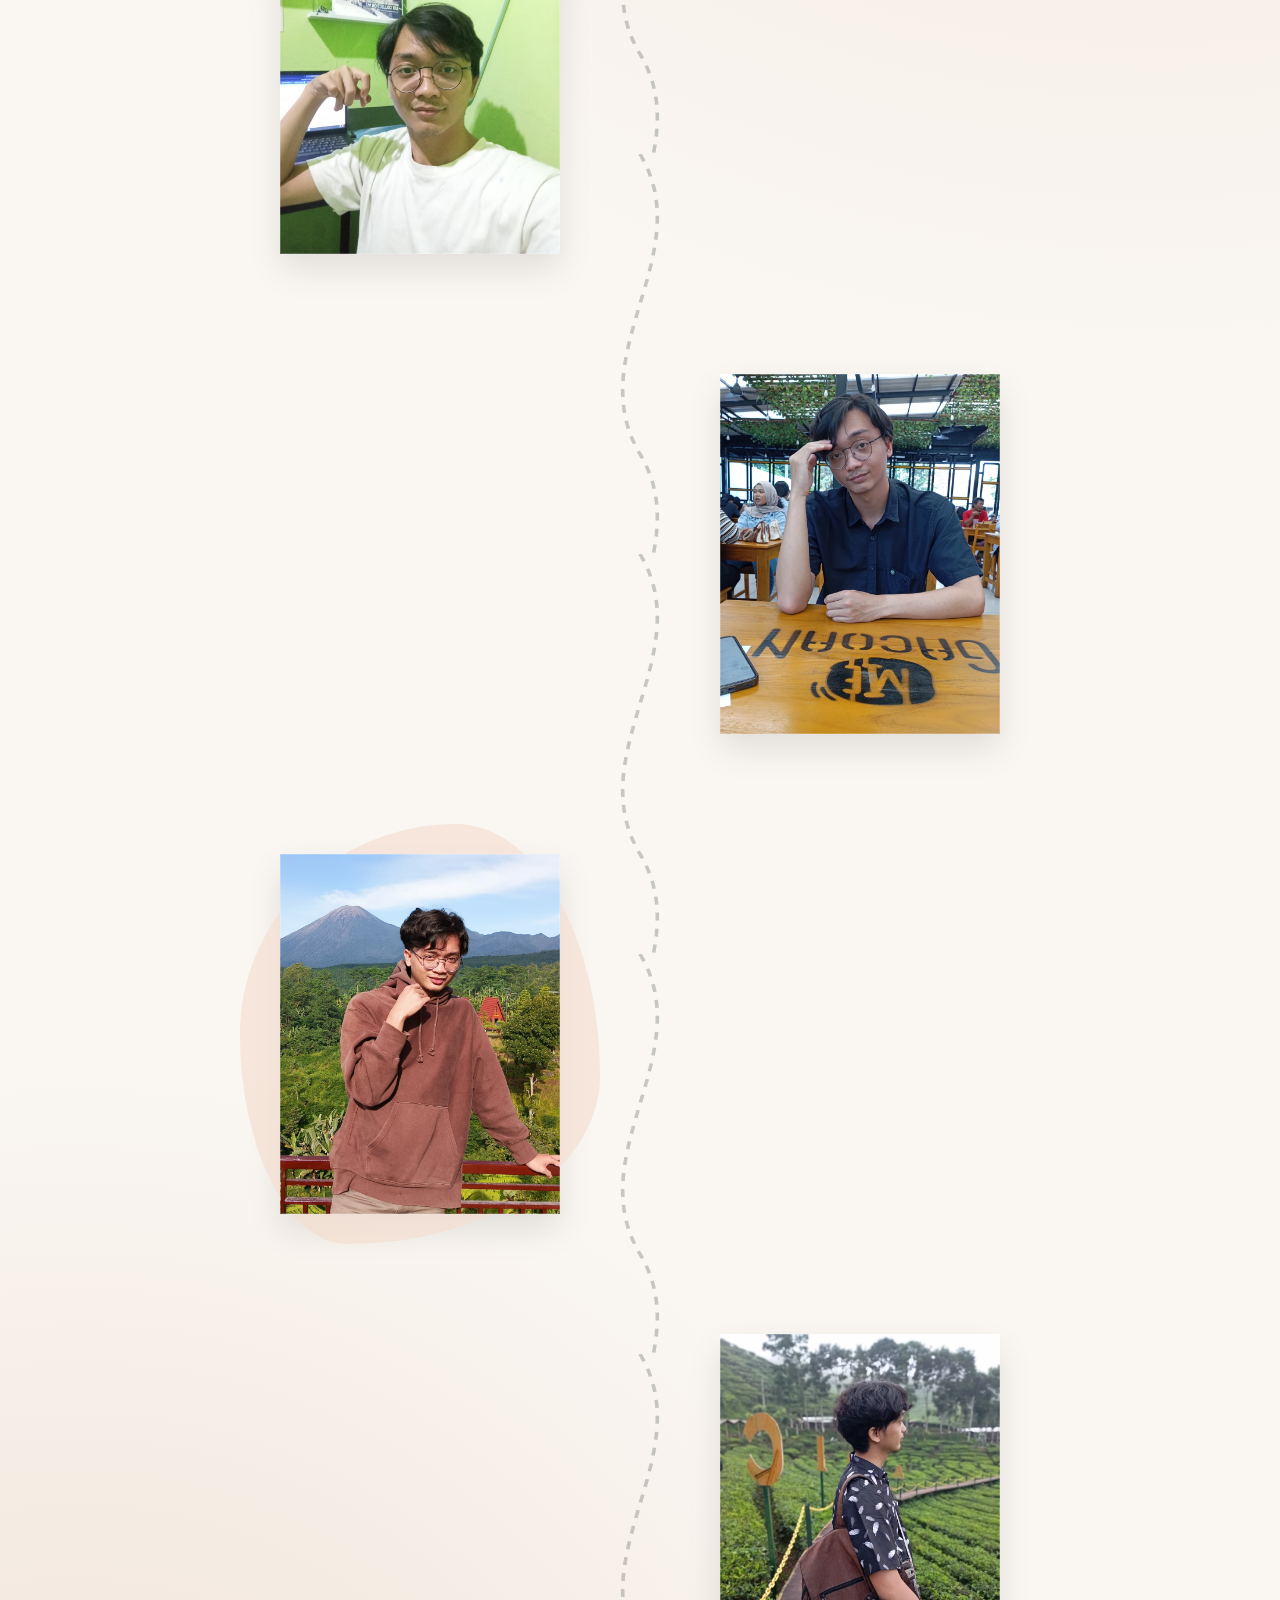
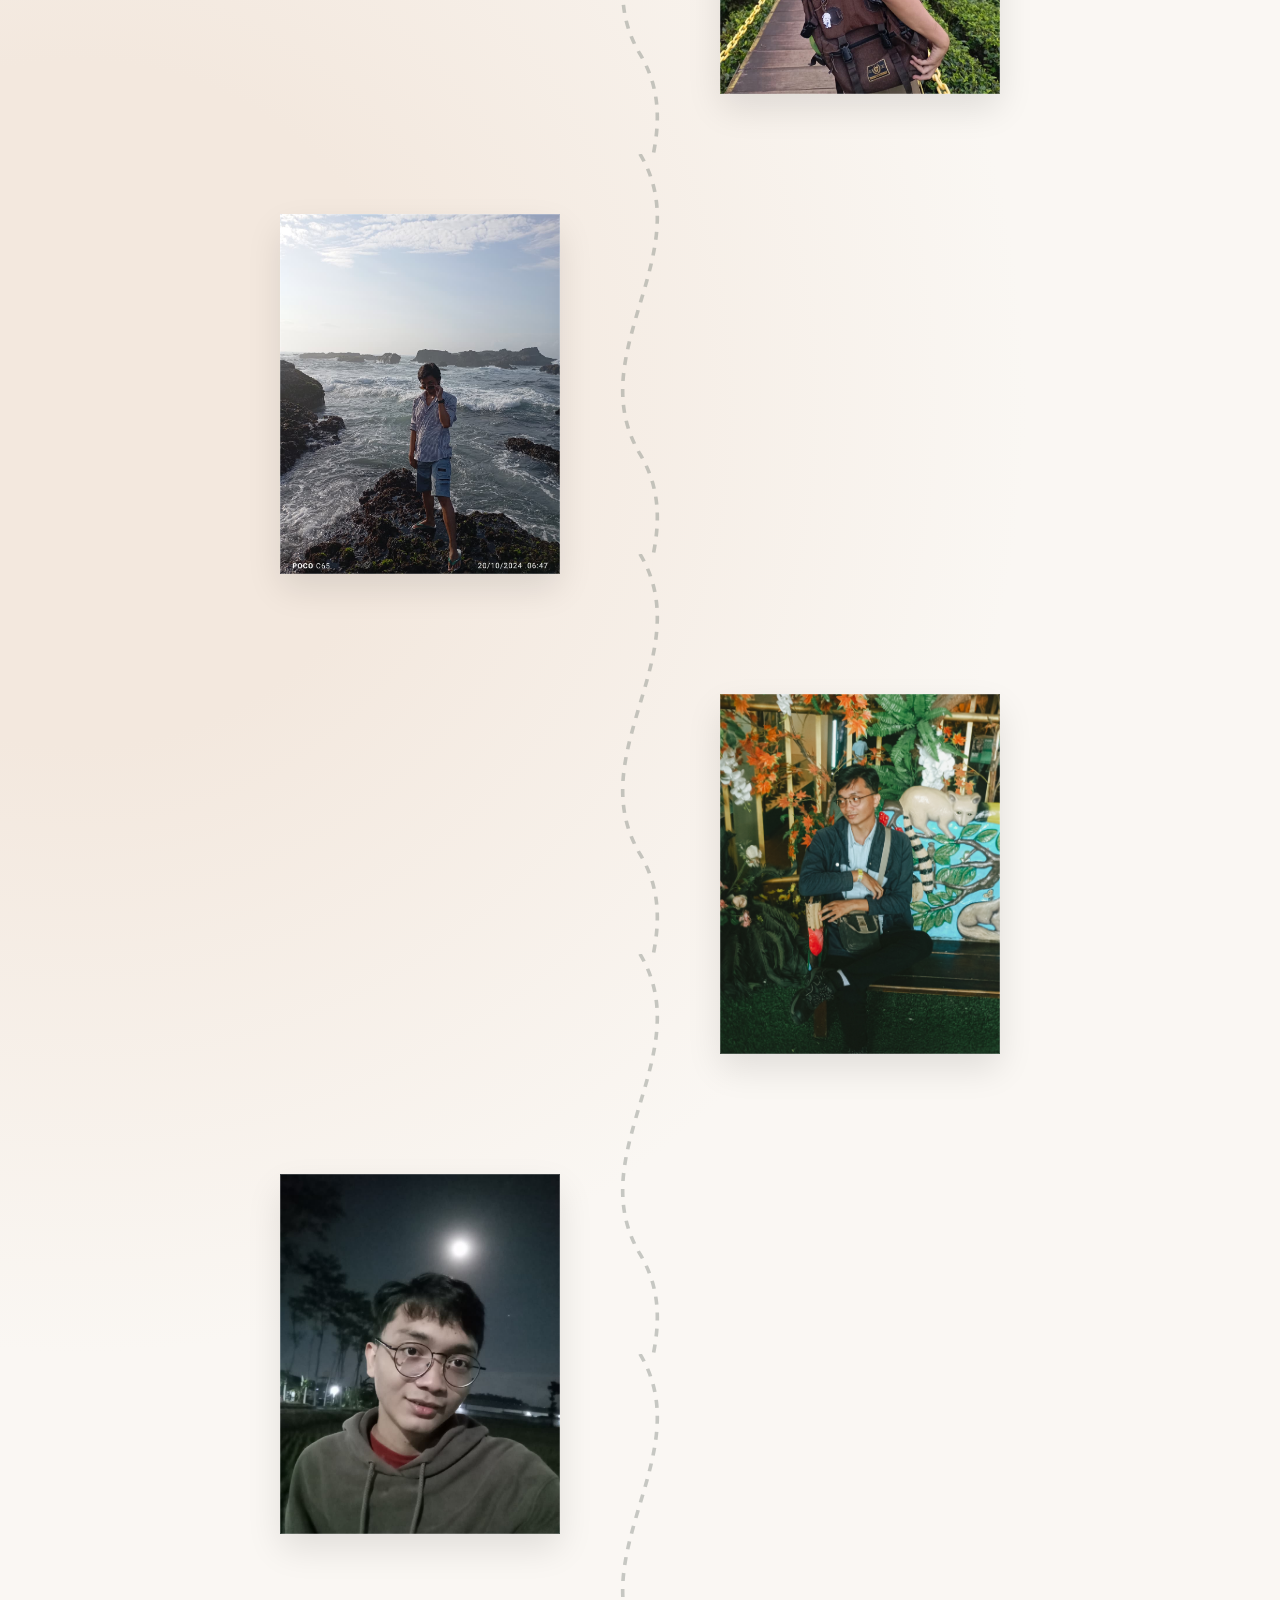
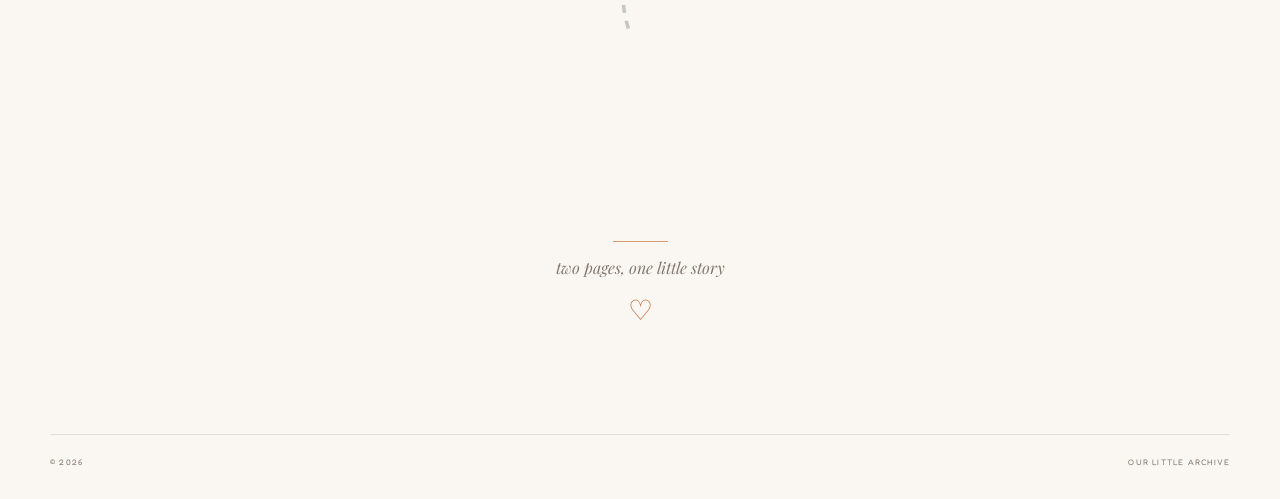
==== commit 6098f51f: "add me2" ====
--- a/me.html
+++ b/me.html
@@ -79,7 +79,7 @@
           <p class="eyebrow">a collection of little moments</p>
           <h2>Gall<em>ery</em></h2>
         </div>
-        <span class="gallery-count">06 memories</span>
+        <span class="gallery-count">08 memories</span>
       </div>
 
       <div class="gallery">
@@ -117,6 +117,10 @@
           <img src="images/me/07.jpg" alt="Memory 06" loading="lazy">
           <figcaption><span>07</span><span>be my bee</span></figcaption>
         </figure>
+        <figure class="gallery-item section-reveal">
+          <img src="images/me/08.jpg" alt="Memory 06" loading="lazy">
+          <figcaption><span>08</span><span>moon</span></figcaption>
+        </figure>
       </div>
     </section>
 
